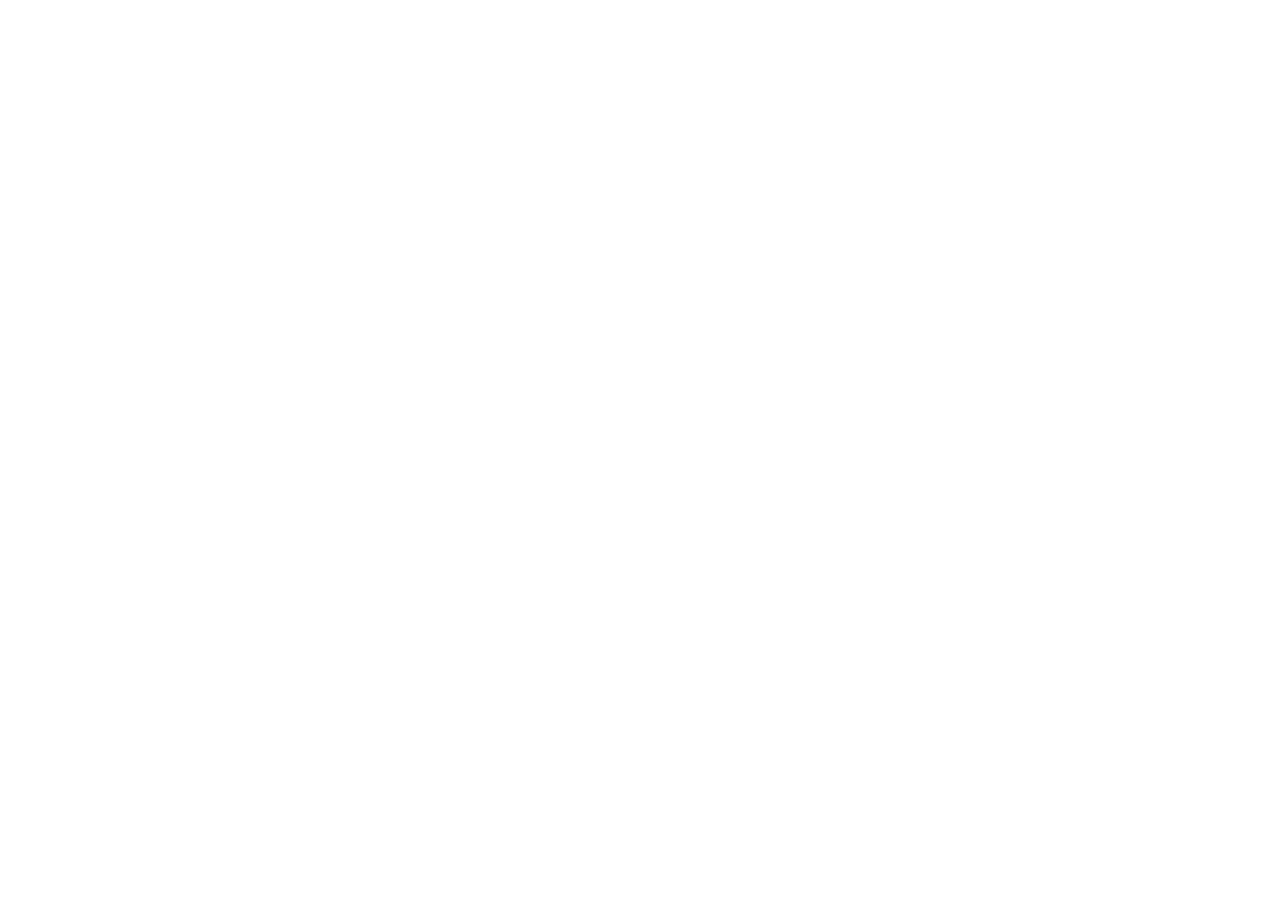
==== 200.html @ 29b90818 "Deploy wilfredproject.org to github.com/wilfred-dev/wilfredproject.github.io.git:master" ====
<!doctype html><html lang="en"><head><meta charset="utf-8"/><link rel="icon" href="/favicon.ico"/><meta name="viewport" content="width=device-width,initial-scale=1"/><meta name="theme-color" content="#FFFFFF"/><meta name="description" content="A CLI for managing game servers using Docker"/><title>Wilfred</title><link href="/static/css/main.b4b8b48a.chunk.css" rel="stylesheet"></head><body><noscript>You need to enable JavaScript to run this app.</noscript><div id="root"></div><script>!function(e){function r(r){for(var n,l,f=r[0],i=r[1],p=r[2],c=0,s=[];c<f.length;c++)l=f[c],Object.prototype.hasOwnProperty.call(o,l)&&o[l]&&s.push(o[l][0]),o[l]=0;for(n in i)Object.prototype.hasOwnProperty.call(i,n)&&(e[n]=i[n]);for(a&&a(r);s.length;)s.shift()();return u.push.apply(u,p||[]),t()}function t(){for(var e,r=0;r<u.length;r++){for(var t=u[r],n=!0,f=1;f<t.length;f++){var i=t[f];0!==o[i]&&(n=!1)}n&&(u.splice(r--,1),e=l(l.s=t[0]))}return e}var n={},o={1:0},u=[];function l(r){if(n[r])return n[r].exports;var t=n[r]={i:r,l:!1,exports:{}};return e[r].call(t.exports,t,t.exports,l),t.l=!0,t.exports}l.m=e,l.c=n,l.d=function(e,r,t){l.o(e,r)||Object.defineProperty(e,r,{enumerable:!0,get:t})},l.r=function(e){"undefined"!=typeof Symbol&&Symbol.toStringTag&&Object.defineProperty(e,Symbol.toStringTag,{value:"Module"}),Object.defineProperty(e,"__esModule",{value:!0})},l.t=function(e,r){if(1&r&&(e=l(e)),8&r)return e;if(4&r&&"object"==typeof e&&e&&e.__esModule)return e;var t=Object.create(null);if(l.r(t),Object.defineProperty(t,"default",{enumerable:!0,value:e}),2&r&&"string"!=typeof e)for(var n in e)l.d(t,n,function(r){return e[r]}.bind(null,n));return t},l.n=function(e){var r=e&&e.__esModule?function(){return e.default}:function(){return e};return l.d(r,"a",r),r},l.o=function(e,r){return Object.prototype.hasOwnProperty.call(e,r)},l.p="/";var f=this["webpackJsonpwilfredproject.org"]=this["webpackJsonpwilfredproject.org"]||[],i=f.push.bind(f);f.push=r,f=f.slice();for(var p=0;p<f.length;p++)r(f[p]);var a=i;t()}([])</script><script src="/static/js/2.958fdfd0.chunk.js"></script><script src="/static/js/main.4cdc38bb.chunk.js"></script></body></html>
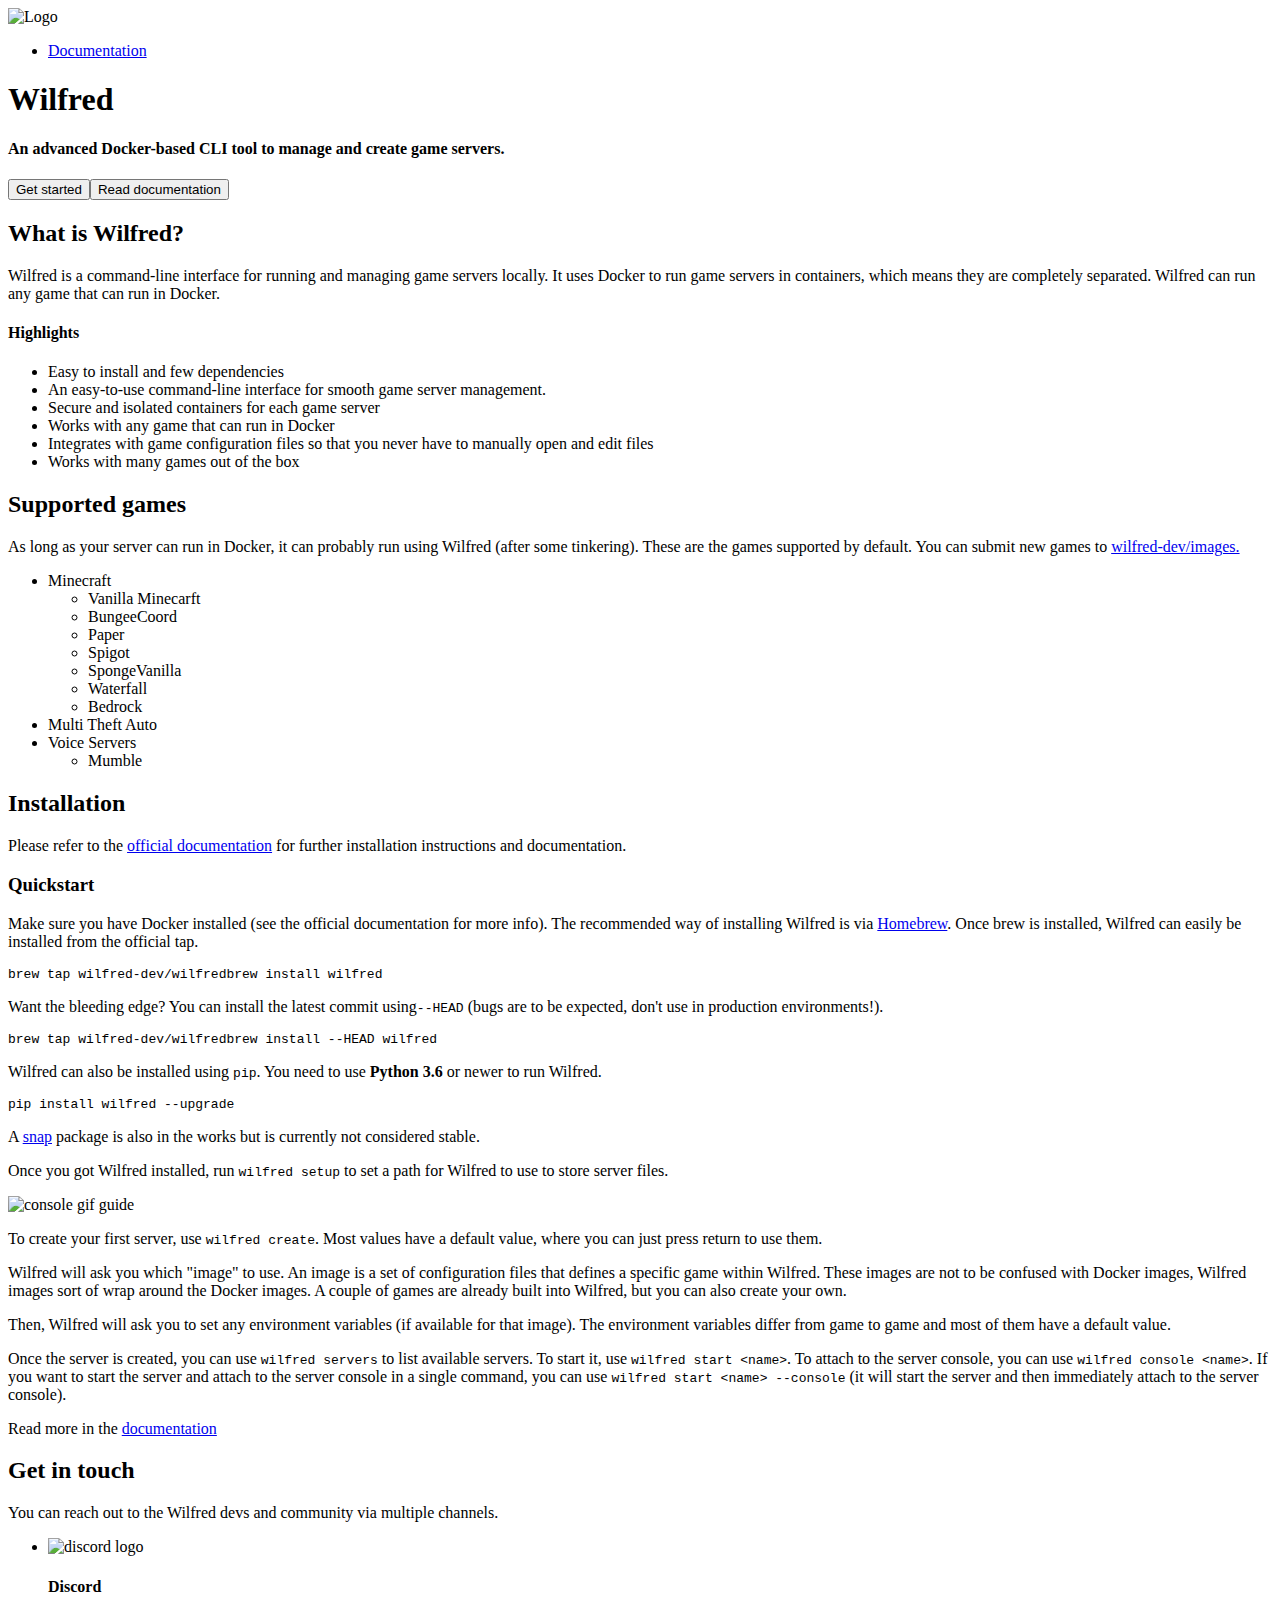
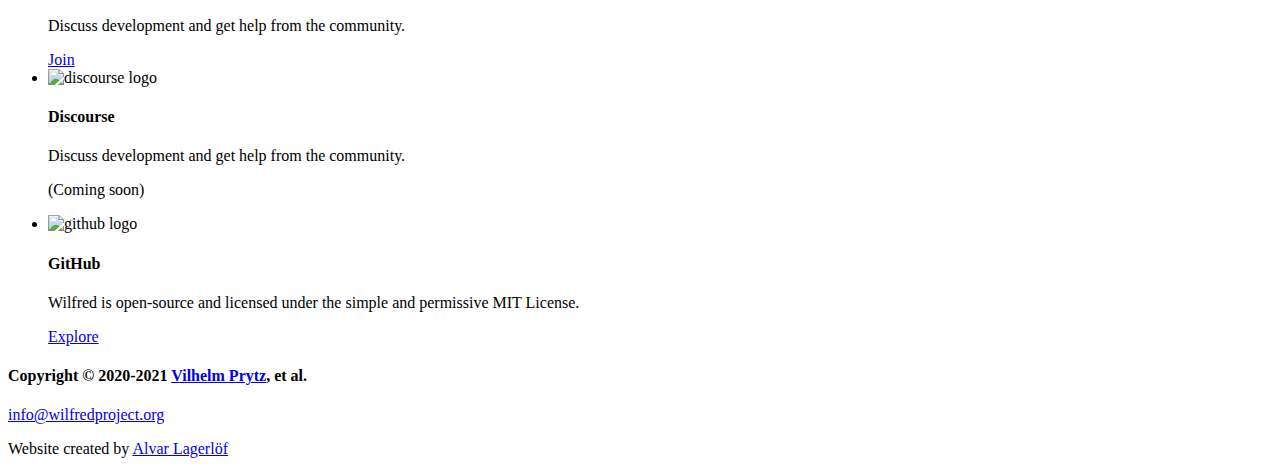
==== commit 5a9e9cd6: "Manual update to https://github.com/wilfred-dev/website/commit/2e3eb4dc2834bfdfdeed30307ee7cc3de1bb5" ====
--- a/200.html
+++ b/200.html
@@ -1 +1 @@
-<!doctype html><html lang="en"><head><meta charset="utf-8"/><link rel="icon" href="/favicon.ico"/><meta name="viewport" content="width=device-width,initial-scale=1"/><meta name="theme-color" content="#FFFFFF"/><meta name="description" content="A CLI for managing game servers using Docker"/><title>Wilfred</title><link href="/static/css/main.b4b8b48a.chunk.css" rel="stylesheet"></head><body><noscript>You need to enable JavaScript to run this app.</noscript><div id="root"></div><script>!function(e){function r(r){for(var n,l,f=r[0],i=r[1],p=r[2],c=0,s=[];c<f.length;c++)l=f[c],Object.prototype.hasOwnProperty.call(o,l)&&o[l]&&s.push(o[l][0]),o[l]=0;for(n in i)Object.prototype.hasOwnProperty.call(i,n)&&(e[n]=i[n]);for(a&&a(r);s.length;)s.shift()();return u.push.apply(u,p||[]),t()}function t(){for(var e,r=0;r<u.length;r++){for(var t=u[r],n=!0,f=1;f<t.length;f++){var i=t[f];0!==o[i]&&(n=!1)}n&&(u.splice(r--,1),e=l(l.s=t[0]))}return e}var n={},o={1:0},u=[];function l(r){if(n[r])return n[r].exports;var t=n[r]={i:r,l:!1,exports:{}};return e[r].call(t.exports,t,t.exports,l),t.l=!0,t.exports}l.m=e,l.c=n,l.d=function(e,r,t){l.o(e,r)||Object.defineProperty(e,r,{enumerable:!0,get:t})},l.r=function(e){"undefined"!=typeof Symbol&&Symbol.toStringTag&&Object.defineProperty(e,Symbol.toStringTag,{value:"Module"}),Object.defineProperty(e,"__esModule",{value:!0})},l.t=function(e,r){if(1&r&&(e=l(e)),8&r)return e;if(4&r&&"object"==typeof e&&e&&e.__esModule)return e;var t=Object.create(null);if(l.r(t),Object.defineProperty(t,"default",{enumerable:!0,value:e}),2&r&&"string"!=typeof e)for(var n in e)l.d(t,n,function(r){return e[r]}.bind(null,n));return t},l.n=function(e){var r=e&&e.__esModule?function(){return e.default}:function(){return e};return l.d(r,"a",r),r},l.o=function(e,r){return Object.prototype.hasOwnProperty.call(e,r)},l.p="/";var f=this["webpackJsonpwilfredproject.org"]=this["webpackJsonpwilfredproject.org"]||[],i=f.push.bind(f);f.push=r,f=f.slice();for(var p=0;p<f.length;p++)r(f[p]);var a=i;t()}([])</script><script src="/static/js/2.958fdfd0.chunk.js"></script><script src="/static/js/main.4cdc38bb.chunk.js"></script></body></html>+<!doctype html><html lang="en"><head><meta charset="utf-8"/><link rel="icon" href="/favicon.ico"/><meta name="viewport" content="width=device-width,initial-scale=1"/><meta name="theme-color" content="#FFFFFF"/><meta name="description" content="A CLI for managing game servers using Docker"/><title>Wilfred</title><link href="/static/css/main.fc38490e.chunk.css" rel="stylesheet"></head><body><noscript>You need to enable JavaScript to run this app.</noscript><div id="root"></div><script>!function(e){function r(r){for(var n,l,f=r[0],i=r[1],p=r[2],c=0,s=[];c<f.length;c++)l=f[c],Object.prototype.hasOwnProperty.call(o,l)&&o[l]&&s.push(o[l][0]),o[l]=0;for(n in i)Object.prototype.hasOwnProperty.call(i,n)&&(e[n]=i[n]);for(a&&a(r);s.length;)s.shift()();return u.push.apply(u,p||[]),t()}function t(){for(var e,r=0;r<u.length;r++){for(var t=u[r],n=!0,f=1;f<t.length;f++){var i=t[f];0!==o[i]&&(n=!1)}n&&(u.splice(r--,1),e=l(l.s=t[0]))}return e}var n={},o={1:0},u=[];function l(r){if(n[r])return n[r].exports;var t=n[r]={i:r,l:!1,exports:{}};return e[r].call(t.exports,t,t.exports,l),t.l=!0,t.exports}l.m=e,l.c=n,l.d=function(e,r,t){l.o(e,r)||Object.defineProperty(e,r,{enumerable:!0,get:t})},l.r=function(e){"undefined"!=typeof Symbol&&Symbol.toStringTag&&Object.defineProperty(e,Symbol.toStringTag,{value:"Module"}),Object.defineProperty(e,"__esModule",{value:!0})},l.t=function(e,r){if(1&r&&(e=l(e)),8&r)return e;if(4&r&&"object"==typeof e&&e&&e.__esModule)return e;var t=Object.create(null);if(l.r(t),Object.defineProperty(t,"default",{enumerable:!0,value:e}),2&r&&"string"!=typeof e)for(var n in e)l.d(t,n,function(r){return e[r]}.bind(null,n));return t},l.n=function(e){var r=e&&e.__esModule?function(){return e.default}:function(){return e};return l.d(r,"a",r),r},l.o=function(e,r){return Object.prototype.hasOwnProperty.call(e,r)},l.p="/";var f=this["webpackJsonpwilfredproject.org"]=this["webpackJsonpwilfredproject.org"]||[],i=f.push.bind(f);f.push=r,f=f.slice();for(var p=0;p<f.length;p++)r(f[p]);var a=i;t()}([])</script><script src="/static/js/2.871fce64.chunk.js"></script><script src="/static/js/main.10e274cc.chunk.js"></script></body></html>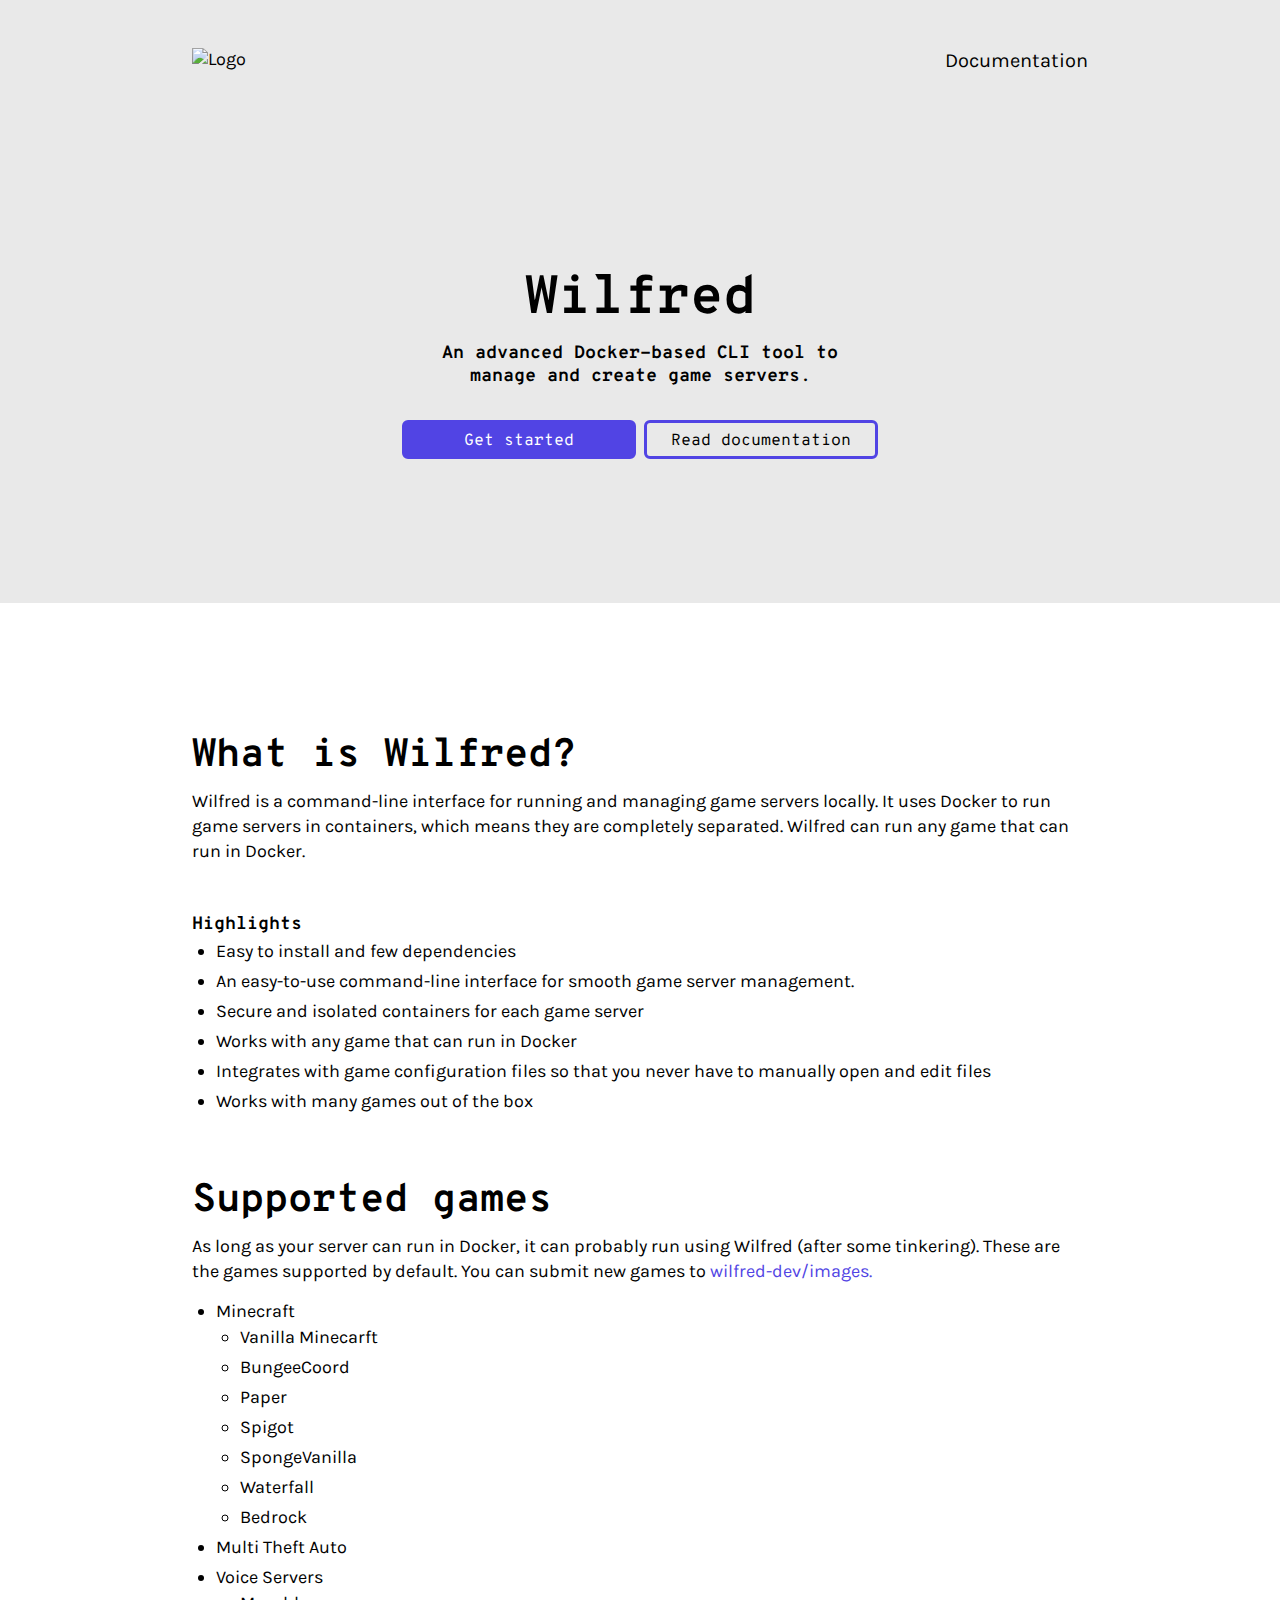
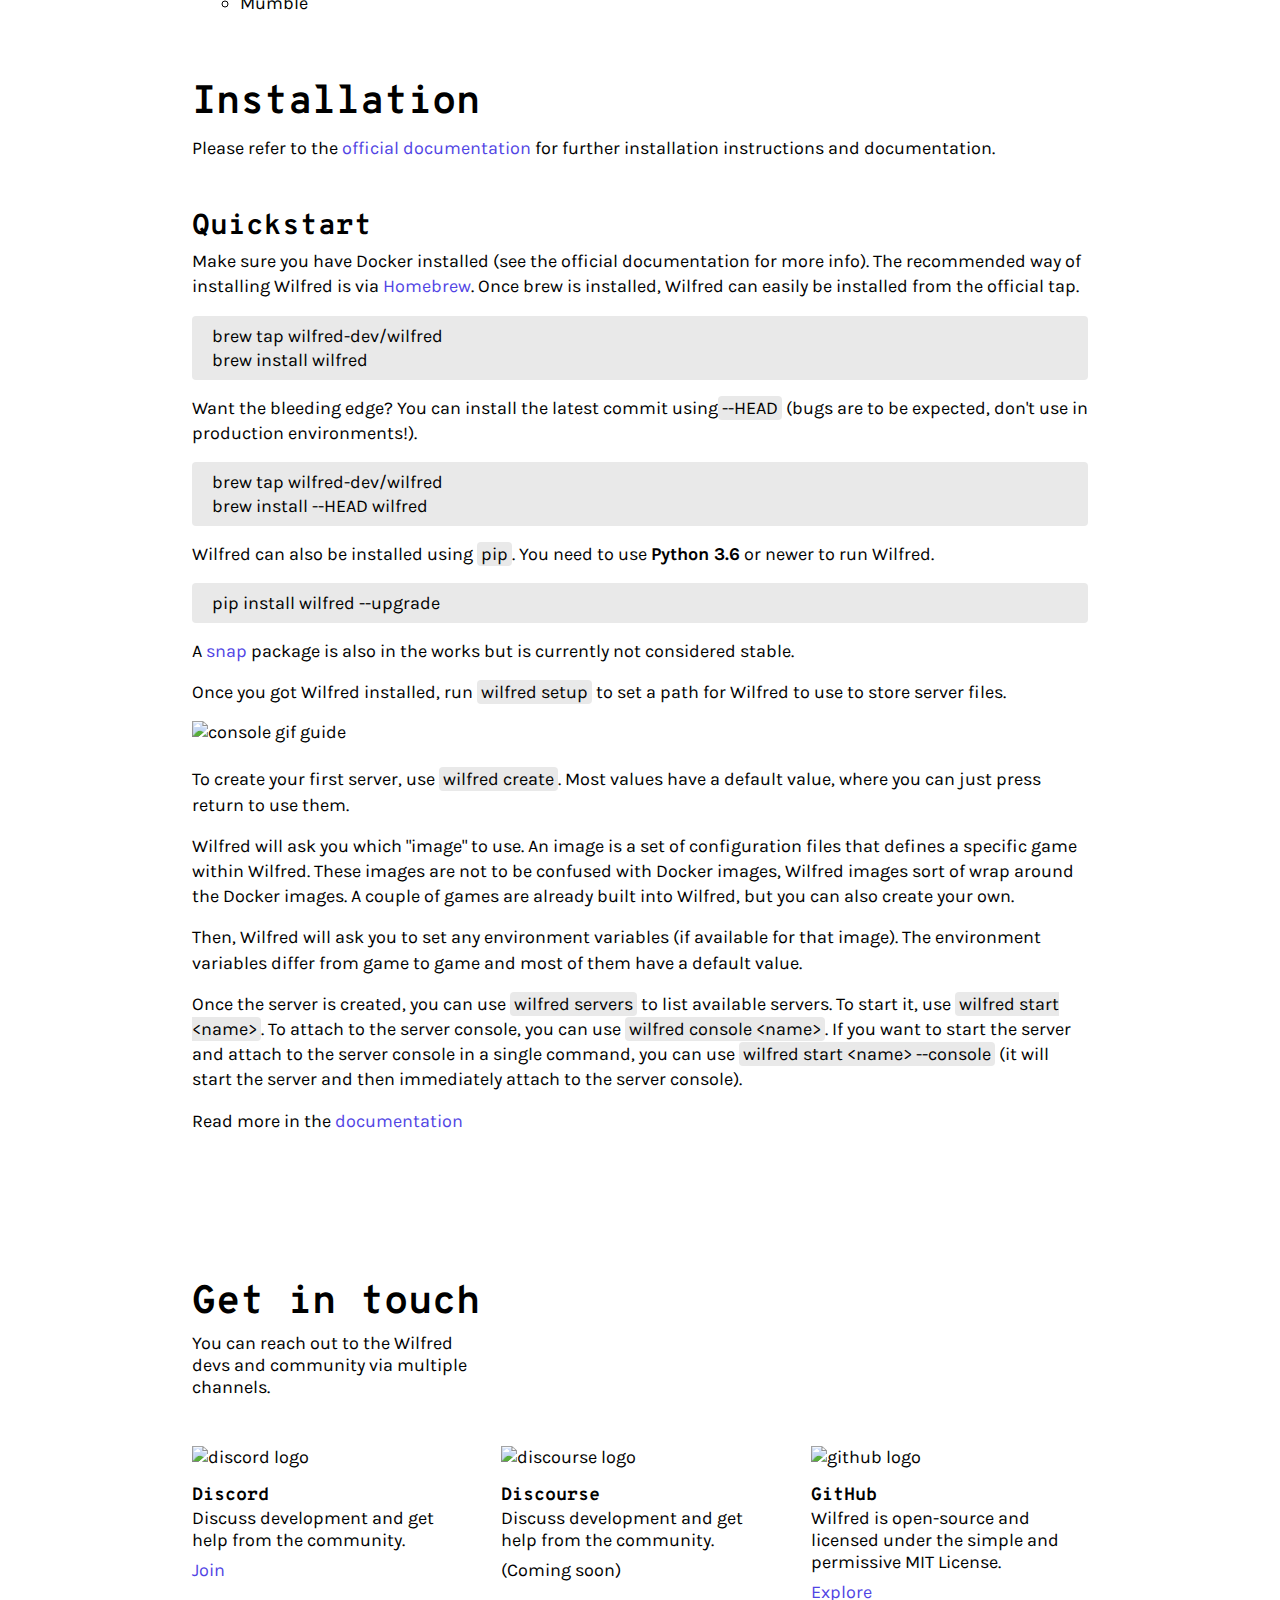
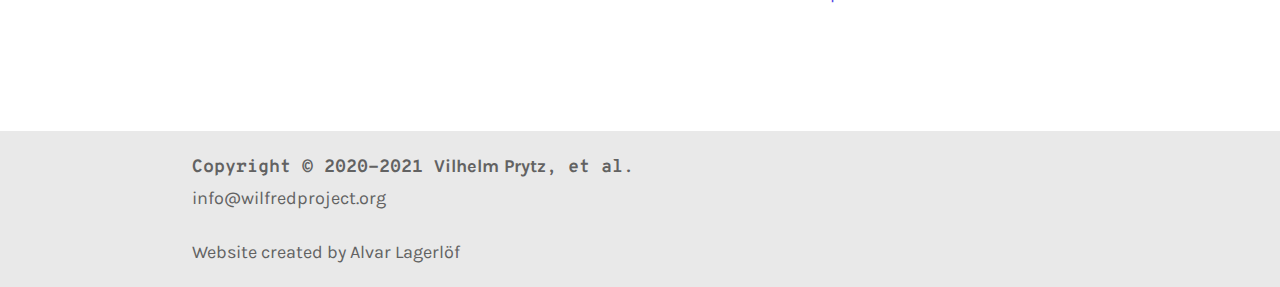
==== commit 5d5b9fcf: "Manual update to https://github.com/wilfred-dev/website/commit/eeb09b7e5535774cb4317997aceef098c66c5" ====
--- a/200.html
+++ b/200.html
@@ -1 +1 @@
-<!doctype html><html lang="en"><head><meta charset="utf-8"/><link rel="icon" href="/favicon.ico"/><meta name="viewport" content="width=device-width,initial-scale=1"/><meta name="theme-color" content="#FFFFFF"/><meta name="description" content="A CLI for managing game servers using Docker"/><title>Wilfred</title><link href="/static/css/main.fc38490e.chunk.css" rel="stylesheet"></head><body><noscript>You need to enable JavaScript to run this app.</noscript><div id="root"></div><script>!function(e){function r(r){for(var n,l,f=r[0],i=r[1],p=r[2],c=0,s=[];c<f.length;c++)l=f[c],Object.prototype.hasOwnProperty.call(o,l)&&o[l]&&s.push(o[l][0]),o[l]=0;for(n in i)Object.prototype.hasOwnProperty.call(i,n)&&(e[n]=i[n]);for(a&&a(r);s.length;)s.shift()();return u.push.apply(u,p||[]),t()}function t(){for(var e,r=0;r<u.length;r++){for(var t=u[r],n=!0,f=1;f<t.length;f++){var i=t[f];0!==o[i]&&(n=!1)}n&&(u.splice(r--,1),e=l(l.s=t[0]))}return e}var n={},o={1:0},u=[];function l(r){if(n[r])return n[r].exports;var t=n[r]={i:r,l:!1,exports:{}};return e[r].call(t.exports,t,t.exports,l),t.l=!0,t.exports}l.m=e,l.c=n,l.d=function(e,r,t){l.o(e,r)||Object.defineProperty(e,r,{enumerable:!0,get:t})},l.r=function(e){"undefined"!=typeof Symbol&&Symbol.toStringTag&&Object.defineProperty(e,Symbol.toStringTag,{value:"Module"}),Object.defineProperty(e,"__esModule",{value:!0})},l.t=function(e,r){if(1&r&&(e=l(e)),8&r)return e;if(4&r&&"object"==typeof e&&e&&e.__esModule)return e;var t=Object.create(null);if(l.r(t),Object.defineProperty(t,"default",{enumerable:!0,value:e}),2&r&&"string"!=typeof e)for(var n in e)l.d(t,n,function(r){return e[r]}.bind(null,n));return t},l.n=function(e){var r=e&&e.__esModule?function(){return e.default}:function(){return e};return l.d(r,"a",r),r},l.o=function(e,r){return Object.prototype.hasOwnProperty.call(e,r)},l.p="/";var f=this["webpackJsonpwilfredproject.org"]=this["webpackJsonpwilfredproject.org"]||[],i=f.push.bind(f);f.push=r,f=f.slice();for(var p=0;p<f.length;p++)r(f[p]);var a=i;t()}([])</script><script src="/static/js/2.871fce64.chunk.js"></script><script src="/static/js/main.10e274cc.chunk.js"></script></body></html>+<!doctype html><html lang="en"><head><meta charset="utf-8"/><link rel="icon" href="/favicon.ico"/><meta name="viewport" content="width=device-width,initial-scale=1"/><meta name="theme-color" content="#FFFFFF"/><meta name="description" content="A CLI for managing game servers using Docker"/><title>Wilfred</title><link href="/static/css/main.adaba077.chunk.css" rel="stylesheet"></head><body><noscript>You need to enable JavaScript to run this app.</noscript><div id="root"></div><script>!function(e){function r(r){for(var n,l,f=r[0],i=r[1],p=r[2],c=0,s=[];c<f.length;c++)l=f[c],Object.prototype.hasOwnProperty.call(o,l)&&o[l]&&s.push(o[l][0]),o[l]=0;for(n in i)Object.prototype.hasOwnProperty.call(i,n)&&(e[n]=i[n]);for(a&&a(r);s.length;)s.shift()();return u.push.apply(u,p||[]),t()}function t(){for(var e,r=0;r<u.length;r++){for(var t=u[r],n=!0,f=1;f<t.length;f++){var i=t[f];0!==o[i]&&(n=!1)}n&&(u.splice(r--,1),e=l(l.s=t[0]))}return e}var n={},o={1:0},u=[];function l(r){if(n[r])return n[r].exports;var t=n[r]={i:r,l:!1,exports:{}};return e[r].call(t.exports,t,t.exports,l),t.l=!0,t.exports}l.m=e,l.c=n,l.d=function(e,r,t){l.o(e,r)||Object.defineProperty(e,r,{enumerable:!0,get:t})},l.r=function(e){"undefined"!=typeof Symbol&&Symbol.toStringTag&&Object.defineProperty(e,Symbol.toStringTag,{value:"Module"}),Object.defineProperty(e,"__esModule",{value:!0})},l.t=function(e,r){if(1&r&&(e=l(e)),8&r)return e;if(4&r&&"object"==typeof e&&e&&e.__esModule)return e;var t=Object.create(null);if(l.r(t),Object.defineProperty(t,"default",{enumerable:!0,value:e}),2&r&&"string"!=typeof e)for(var n in e)l.d(t,n,function(r){return e[r]}.bind(null,n));return t},l.n=function(e){var r=e&&e.__esModule?function(){return e.default}:function(){return e};return l.d(r,"a",r),r},l.o=function(e,r){return Object.prototype.hasOwnProperty.call(e,r)},l.p="/";var f=this["webpackJsonpwilfredproject.org"]=this["webpackJsonpwilfredproject.org"]||[],i=f.push.bind(f);f.push=r,f=f.slice();for(var p=0;p<f.length;p++)r(f[p]);var a=i;t()}([])</script><script src="/static/js/2.871fce64.chunk.js"></script><script src="/static/js/main.10e274cc.chunk.js"></script></body></html>--- a/static/css/main.adaba077.chunk.css
+++ b/static/css/main.adaba077.chunk.css
@@ -0,0 +1,2 @@
+@import url(https://fonts.googleapis.com/css2?family=Karla&family=Overpass+Mono:wght@600&display=swap);*{margin:0;padding:0;border:none;outline:none;box-sizing:border-box;font-family:"Karla",sans-serif;-webkit-tap-highlight-color:rgba(0,0,0,0)}body{font-size:18px}:root{--color-primary:#5144e4;--color-secondary:#e9e9e9;--font-body:"Karla";--font-heading:"Overpass Mono"}h1,h2,h3,h4{font-family:"Overpass Mono"}h1{font-size:3em}h2{font-size:2.2em}h3{font-size:1.6em}a{color:#000;text-decoration:none}a:hover{text-decoration:underline}@media only screen and (max-width:1000px){body{font-size:16px}h1{font-size:2.5em}h2{font-size:1.8em}h3{font-size:1.5em}h4{font-size:1em}}.Header{background:var(--color-secondary);padding:48px 0}@media only screen and (max-width:1000px){.Header{padding:16px 0}}.Navbar{display:-webkit-flex;display:flex;-webkit-flex-direction:row;flex-direction:row;-webkit-align-items:center;align-items:center;-webkit-justify-content:space-between;justify-content:space-between;padding-bottom:96px}.Navbar img{height:25px}.Navbar ul{list-style:none;display:-webkit-flex;display:flex;-webkit-flex-direction:row;flex-direction:row}.Navbar ul li a{font-size:20px}@media only screen and (max-width:1000px){.Navbar img{height:20px}.Navbar ul li a{font-size:16px}}.Spacer{width:70%;max-width:1200px;margin:0 auto}@media only screen and (max-width:1000px){.Spacer{width:100%;padding:0 24px;max-width:unset}}.HeaderCenter{margin:96px 0;display:-webkit-flex;display:flex;-webkit-flex-direction:row;flex-direction:row;-webkit-justify-content:center;justify-content:center;text-align:center}.HeaderCenter .inner{max-width:500px;display:-webkit-flex;display:flex;-webkit-flex-direction:column;flex-direction:column;-webkit-align-items:center;align-items:center}.HeaderCenter .inner h1{margin-bottom:8px}.HeaderCenter .inner h4{margin-bottom:32px;max-width:400px}@media only screen and (max-width:1000px){.HeaderCenter{margin-top:0;margin-bottom:48px}}.Button{padding:8px 24px 5px;border-radius:6px;font-size:.9em;font-family:var(--font-heading);cursor:pointer;border:3px solid red;background:red;white-space:nowrap}.Button.primary{background:var(--color-primary);color:#fff}.Button.primary,.Button.secondary{border:3px solid var(--color-primary)}.Button.secondary{background:none}.ButtonGroup{display:grid;grid-template-columns:1fr 1fr;grid-gap:8px}.ButtonGroup .Button{width:100%}@media only screen and (max-width:1000px){.ButtonGroup{display:grid;grid-template-columns:1fr;grid-gap:16px}}.Content{padding:128px 0}.Content h2:first-child{margin-top:0}.Content h2{margin-top:64px;margin-bottom:8px}.Content h3,.Content h4{margin-top:48px;margin-bottom:4px}.Content ul{margin-top:4px;margin-left:24px}.Content ul li{margin-bottom:8px}.Content p{margin-bottom:16px;line-height:1.4}.Content img{width:100%;margin-bottom:24px}.Content code{background:var(--color-secondary);border-radius:4px;padding:1px 4px}.Content a{color:var(--color-primary)}.Content pre{display:-webkit-flex;display:flex;-webkit-flex-direction:column;flex-direction:column;background:var(--color-secondary);padding:8px 16px;border-radius:4px;margin-bottom:16px}@media only screen and (max-width:1000px){.Content{padding:32px 0}}.Footer{background:var(--color-secondary);padding:24px 0}.Footer *{color:#626262}.Footer h4{margin-bottom:8px}.Footer p{margin-top:32px}@media only screen and (max-width:1000px){.Footer *{text-align:center}}.GetInTouch{display:-webkit-flex;display:flex;-webkit-flex-direction:column;flex-direction:column;-webkit-align-items:center;align-items:center;margin-bottom:128px}.GetInTouch h2{margin-bottom:4px}.GetInTouch p{margin-bottom:48px;max-width:25ch}.GetInTouch ul.grid{list-style:none;display:grid;grid-template-columns:1fr 1fr 1fr;grid-gap:32px}.GetInTouch ul.grid li img{width:50px;margin-bottom:16px}.GetInTouch ul.grid li p{margin-bottom:8px;max-width:unset}.GetInTouch ul.grid li a{color:var(--color-primary)}@media only screen and (max-width:1000px){.GetInTouch ul.grid{list-style:none;display:grid;grid-template-columns:1fr 1fr;grid-template-rows:1fr 1fr;grid-gap:32px}}@media only screen and (max-width:600px){.GetInTouch ul.grid{list-style:none;display:grid;grid-template-columns:1fr;grid-template-rows:1fr 1fr 1fr;grid-gap:32px}}
+/*# sourceMappingURL=main.adaba077.chunk.css.map */